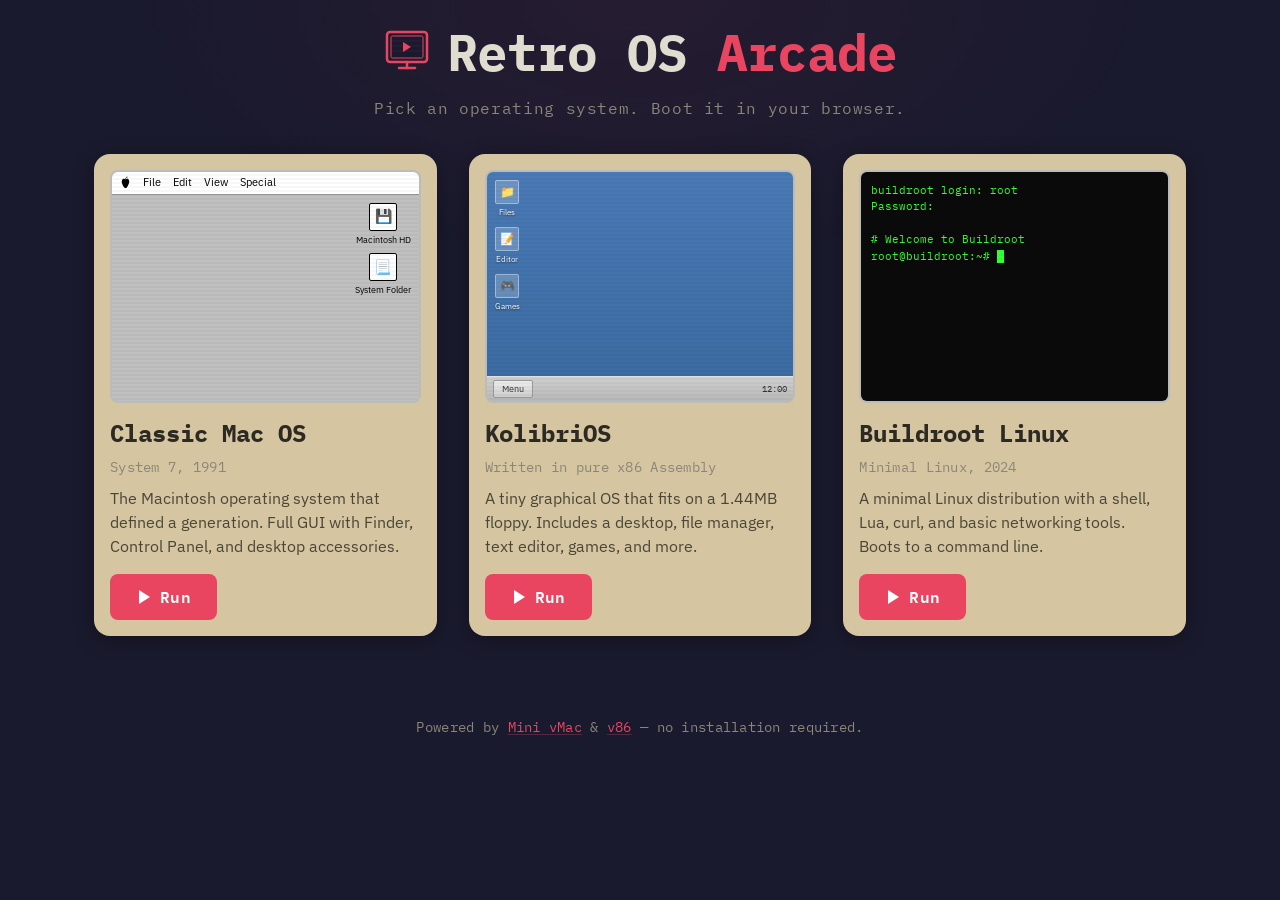
==== index.html @ f8dfaec0 "Build Retro OS Arcade launcher with 3 OS cards and emulator views" ====
<!DOCTYPE html>
<html lang="en">
<head>
  <meta charset="UTF-8">
  <meta name="viewport" content="width=device-width, initial-scale=1.0">
  <title>Retro OS Arcade</title>
  <meta name="description" content="Boot classic operating systems in your browser. Run Classic Mac OS, KolibriOS, and Buildroot Linux — no install needed.">

  <!-- Fonts -->
  <link rel="preconnect" href="https://fonts.googleapis.com">
  <link rel="preconnect" href="https://fonts.gstatic.com" crossorigin>
  <link href="https://fonts.googleapis.com/css2?family=IBM+Plex+Mono:wght@400;500;600;700&family=IBM+Plex+Sans:wght@400;500;600&display=swap" rel="stylesheet">

  <!-- Styles -->
  <link rel="stylesheet" href="style.css">

  <!-- Favicon -->
  <link rel="icon" href="data:image/svg+xml,<svg xmlns='http://www.w3.org/2000/svg' viewBox='0 0 32 32'><rect width='32' height='32' rx='6' fill='%231a1a2e'/><text x='16' y='22' text-anchor='middle' font-size='18' fill='%23e94560'>▶</text></svg>">
</head>
<body>

  <!-- ===== LAUNCHER VIEW ===== -->
  <div id="launcher">

    <!-- Header -->
    <header class="site-header">
      <div class="site-logo">
        <svg width="48" height="48" viewBox="0 0 48 48" fill="none" xmlns="http://www.w3.org/2000/svg" aria-label="Retro OS Arcade logo">
          <!-- Monitor body -->
          <rect x="4" y="4" width="40" height="30" rx="3" stroke="#e94560" stroke-width="2.5" fill="none"/>
          <!-- Screen inner -->
          <rect x="8" y="8" width="32" height="22" rx="1.5" fill="#1a1a2e" stroke="#e94560" stroke-width="1"/>
          <!-- Screen content: play triangle -->
          <polygon points="20,14 20,24 28,19" fill="#e94560"/>
          <!-- Monitor stand -->
          <line x1="24" y1="34" x2="24" y2="40" stroke="#e94560" stroke-width="2.5" stroke-linecap="round"/>
          <!-- Monitor base -->
          <line x1="16" y1="40" x2="32" y2="40" stroke="#e94560" stroke-width="2.5" stroke-linecap="round"/>
          <!-- Scanlines -->
          <line x1="8" y1="13" x2="40" y2="13" stroke="rgba(233,69,96,0.2)" stroke-width="0.5"/>
          <line x1="8" y1="18" x2="40" y2="18" stroke="rgba(233,69,96,0.2)" stroke-width="0.5"/>
          <line x1="8" y1="23" x2="40" y2="23" stroke="rgba(233,69,96,0.2)" stroke-width="0.5"/>
        </svg>
      </div>
      <h1 class="site-title">Retro OS <span class="accent">Arcade</span></h1>
    </header>

    <p class="site-subtitle">Pick an operating system. Boot it in your browser.</p>

    <!-- OS Cards Grid -->
    <main class="launcher">
      <div class="os-grid">

        <!-- Card 1: Classic Mac OS -->
        <article class="os-card">
          <div class="os-card__screen">
            <div class="screen-mac">
              <div class="screen-mac__menubar">
                <svg class="apple-logo" width="11" height="13" viewBox="0 0 11 13" fill="#000"><path d="M8.5 3.5C8.5 3.5 7.5 2 5.5 3.5C3.5 2 2.5 3.5 2.5 3.5C1 5 2 8 3.5 10.5C4 11.3 4.5 12 5.5 12C6.5 12 7 11.3 7.5 10.5C9 8 10 5 8.5 3.5Z"/><path d="M5.5 3.5C5.5 2 6.5 1 7.5 1" stroke="#000" stroke-width="0.8" fill="none"/></svg>
                <span>File</span>
                <span>Edit</span>
                <span>View</span>
                <span>Special</span>
              </div>
              <div class="screen-mac__desktop">
                <div class="screen-mac__icon">
                  <div class="screen-mac__icon-img">&#128190;</div>
                  <span class="screen-mac__icon-label">Macintosh HD</span>
                </div>
                <div class="screen-mac__icon">
                  <div class="screen-mac__icon-img">&#128195;</div>
                  <span class="screen-mac__icon-label">System Folder</span>
                </div>
              </div>
            </div>
          </div>
          <div class="os-card__body">
            <h2 class="os-card__title">Classic Mac OS</h2>
            <p class="os-card__subtitle">System 7, 1991</p>
            <p class="os-card__desc">The Macintosh operating system that defined a generation. Full GUI with Finder, Control Panel, and desktop accessories.</p>
            <div class="os-card__actions">
              <button class="btn-run" data-boot="macos" aria-label="Run Classic Mac OS">
                <svg viewBox="0 0 16 16"><polygon points="3,1 3,15 14,8"/></svg>
                Run
              </button>
            </div>
          </div>
        </article>

        <!-- Card 2: KolibriOS -->
        <article class="os-card">
          <div class="os-card__screen">
            <div class="screen-kolibri">
              <div class="screen-kolibri__desktop">
                <div class="screen-kolibri__icons">
                  <div class="screen-kolibri__icon">
                    <div class="screen-kolibri__icon-box">&#128193;</div>
                    <span class="screen-kolibri__icon-label">Files</span>
                  </div>
                  <div class="screen-kolibri__icon">
                    <div class="screen-kolibri__icon-box">&#128221;</div>
                    <span class="screen-kolibri__icon-label">Editor</span>
                  </div>
                  <div class="screen-kolibri__icon">
                    <div class="screen-kolibri__icon-box">&#127918;</div>
                    <span class="screen-kolibri__icon-label">Games</span>
                  </div>
                </div>
              </div>
              <div class="screen-kolibri__taskbar">
                <span class="screen-kolibri__start">Menu</span>
                <span class="screen-kolibri__clock">12:00</span>
              </div>
            </div>
          </div>
          <div class="os-card__body">
            <h2 class="os-card__title">KolibriOS</h2>
            <p class="os-card__subtitle">Written in pure x86 Assembly</p>
            <p class="os-card__desc">A tiny graphical OS that fits on a 1.44MB floppy. Includes a desktop, file manager, text editor, games, and more.</p>
            <div class="os-card__actions">
              <button class="btn-run" data-boot="kolibri" aria-label="Run KolibriOS">
                <svg viewBox="0 0 16 16"><polygon points="3,1 3,15 14,8"/></svg>
                Run
              </button>
            </div>
          </div>
        </article>

        <!-- Card 3: Buildroot Linux -->
        <article class="os-card">
          <div class="os-card__screen">
            <div class="screen-linux">
              <div class="screen-linux__line">buildroot login: root</div>
              <div class="screen-linux__line">Password:</div>
              <div class="screen-linux__line">&nbsp;</div>
              <div class="screen-linux__line"># Welcome to Buildroot</div>
              <div class="screen-linux__line">root@buildroot:~# <span class="screen-linux__cursor"></span></div>
            </div>
          </div>
          <div class="os-card__body">
            <h2 class="os-card__title">Buildroot Linux</h2>
            <p class="os-card__subtitle">Minimal Linux, 2024</p>
            <p class="os-card__desc">A minimal Linux distribution with a shell, Lua, curl, and basic networking tools. Boots to a command line.</p>
            <div class="os-card__actions">
              <button class="btn-run" data-boot="linux" aria-label="Run Buildroot Linux">
                <svg viewBox="0 0 16 16"><polygon points="3,1 3,15 14,8"/></svg>
                Run
              </button>
            </div>
          </div>
        </article>

      </div>
    </main>

    <footer class="site-footer">
      Powered by <a href="https://github.com/nickvdp/minivmac-web" target="_blank" rel="noopener">Mini vMac</a> &amp; <a href="https://copy.sh/v86/" target="_blank" rel="noopener">v86</a> &mdash; no installation required.
    </footer>
  </div>

  <!-- ===== EMULATOR VIEW ===== -->
  <div id="emulator-view" class="emulator-view">
    <div class="emulator-toolbar">
      <button id="btn-back" class="btn-back" aria-label="Back to launcher">
        <svg viewBox="0 0 16 16" fill="none" stroke="currentColor" stroke-width="2" stroke-linecap="round" stroke-linejoin="round">
          <line x1="12" y1="8" x2="4" y2="8"/>
          <polyline points="8,4 4,8 8,12"/>
        </svg>
        Back
      </button>
      <span id="emulator-title" class="emulator-title"></span>
    </div>
    <div id="emulator-container" class="emulator-container">
      <div id="loading-overlay" class="loading-overlay">
        <div class="loading-spinner"></div>
        <div id="loading-text" class="loading-text">Booting...</div>
      </div>
    </div>
  </div>

  <!-- App Script -->
  <script src="app.js"></script>
</body>
</html>
---- style.css ----
/* ========================================
   Retro OS Arcade — Style Sheet
   ======================================== */

/* --- Reset & Base --- */
*, *::before, *::after { box-sizing: border-box; margin: 0; padding: 0; }

html {
  -webkit-font-smoothing: antialiased;
  -moz-osx-font-smoothing: grayscale;
  text-rendering: optimizeLegibility;
  scroll-behavior: smooth;
}

:root {
  /* Type Scale */
  --text-xs:   clamp(0.75rem,  0.7rem  + 0.25vw, 0.875rem);
  --text-sm:   clamp(0.875rem, 0.8rem  + 0.35vw, 1rem);
  --text-base: clamp(1rem,     0.95rem + 0.25vw, 1.125rem);
  --text-lg:   clamp(1.125rem, 1rem    + 0.75vw, 1.5rem);
  --text-xl:   clamp(1.5rem,   1.2rem  + 1.25vw, 2.25rem);
  --text-2xl:  clamp(2rem,     1.2rem  + 2.5vw,  3.5rem);

  /* Spacing */
  --space-1:  0.25rem;
  --space-2:  0.5rem;
  --space-3:  0.75rem;
  --space-4:  1rem;
  --space-5:  1.25rem;
  --space-6:  1.5rem;
  --space-8:  2rem;
  --space-10: 2.5rem;
  --space-12: 3rem;
  --space-16: 4rem;
  --space-20: 5rem;
  --space-24: 6rem;

  /* Retro Palette */
  --color-bg:          #1a1a2e;
  --color-surface:     #16213e;
  --color-card-beige:  #d5c6a1;
  --color-card-border: #bfb08a;
  --color-screen-white: #ffffff;
  --color-text:        #e0dcd0;
  --color-text-muted:  #8a8678;
  --color-text-dark:   #2c2a22;
  --color-accent:      #e94560;
  --color-accent-hover:#ff6b81;
  --color-accent-active:#c73a52;
  --color-scanline:    rgba(0, 0, 0, 0.03);

  /* Radius */
  --radius-sm: 0.25rem;
  --radius-md: 0.5rem;
  --radius-lg: 0.75rem;
  --radius-xl: 1rem;

  /* Transitions */
  --transition-fast: 150ms cubic-bezier(0.16, 1, 0.3, 1);
  --transition-med:  250ms cubic-bezier(0.16, 1, 0.3, 1);

  /* Shadows */
  --shadow-card: 0 4px 20px rgba(0, 0, 0, 0.35);
  --shadow-card-hover: 0 8px 32px rgba(0, 0, 0, 0.5);

  /* Fonts */
  --font-mono: 'IBM Plex Mono', 'Courier New', monospace;
  --font-body: 'IBM Plex Sans', 'Helvetica Neue', Arial, sans-serif;
}

body {
  min-height: 100dvh;
  font-family: var(--font-body);
  font-size: var(--text-base);
  color: var(--color-text);
  background-color: var(--color-bg);
  line-height: 1.6;
}

img, picture, video, canvas, svg { display: block; max-width: 100%; height: auto; }
button { cursor: pointer; background: none; border: none; font: inherit; color: inherit; }
a { color: inherit; text-decoration: none; }

a, button, [role="button"] {
  transition: color var(--transition-fast),
              background var(--transition-fast),
              border-color var(--transition-fast),
              box-shadow var(--transition-fast),
              transform var(--transition-fast);
}

:focus-visible {
  outline: 2px solid var(--color-accent);
  outline-offset: 3px;
  border-radius: var(--radius-sm);
}

::selection {
  background: rgba(233, 69, 96, 0.3);
  color: var(--color-text);
}

@media (prefers-reduced-motion: reduce) {
  *, *::before, *::after {
    animation-duration: 0.01ms !important;
    animation-iteration-count: 1 !important;
    transition-duration: 0.01ms !important;
    scroll-behavior: auto !important;
  }
}

/* --- Header --- */
.site-header {
  display: flex;
  align-items: center;
  justify-content: center;
  gap: var(--space-4);
  padding: var(--space-6) var(--space-6) var(--space-2);
}

.site-logo {
  flex-shrink: 0;
}

.site-title {
  font-family: var(--font-mono);
  font-size: var(--text-2xl);
  font-weight: 700;
  letter-spacing: -0.02em;
  color: var(--color-text);
  line-height: 1.1;
}

.site-title .accent {
  color: var(--color-accent);
}

/* --- Subtitle --- */
.site-subtitle {
  text-align: center;
  font-family: var(--font-mono);
  font-size: var(--text-sm);
  color: var(--color-text-muted);
  padding: var(--space-2) var(--space-6) var(--space-8);
  letter-spacing: 0.04em;
}

/* --- Launcher Grid --- */
.launcher {
  max-width: 1140px;
  margin: 0 auto;
  padding: 0 var(--space-6) var(--space-16);
}

.os-grid {
  display: grid;
  grid-template-columns: repeat(3, 1fr);
  gap: var(--space-8);
}

@media (max-width: 960px) {
  .os-grid {
    grid-template-columns: repeat(2, 1fr);
  }
}

@media (max-width: 640px) {
  .os-grid {
    grid-template-columns: 1fr;
    gap: var(--space-6);
  }
  .site-header {
    padding: var(--space-4) var(--space-4) var(--space-1);
  }
  .site-subtitle {
    padding: var(--space-2) var(--space-4) var(--space-6);
  }
  .launcher {
    padding: 0 var(--space-4) var(--space-12);
  }
}

/* --- OS Card --- */
.os-card {
  background: var(--color-card-beige);
  border-radius: var(--radius-xl);
  overflow: hidden;
  box-shadow: var(--shadow-card);
  transition: transform var(--transition-med), box-shadow var(--transition-med);
  display: flex;
  flex-direction: column;
}

.os-card:hover {
  transform: translateY(-4px);
  box-shadow: var(--shadow-card-hover);
}

/* Screen area inside card */
.os-card__screen {
  margin: var(--space-4) var(--space-4) 0;
  border-radius: var(--radius-md);
  overflow: hidden;
  aspect-ratio: 4 / 3;
  position: relative;
  border: 2px solid #bbb;
  box-shadow: inset 0 2px 8px rgba(0, 0, 0, 0.15);
}

/* Scanline overlay */
.os-card__screen::after {
  content: '';
  position: absolute;
  inset: 0;
  pointer-events: none;
  background: repeating-linear-gradient(
    to bottom,
    transparent,
    transparent 2px,
    var(--color-scanline) 2px,
    var(--color-scanline) 4px
  );
}

/* --- Mac OS Screen Mock --- */
.screen-mac {
  background: #c0c0c0;
  display: flex;
  flex-direction: column;
  height: 100%;
}

.screen-mac__menubar {
  background: #ffffff;
  border-bottom: 1px solid #999;
  padding: 2px 8px;
  display: flex;
  align-items: center;
  gap: 12px;
  font-family: 'Chicago', 'Geneva', var(--font-body);
  font-size: 11px;
  color: #000;
  flex-shrink: 0;
}

.screen-mac__menubar .apple-logo {
  display: inline-block;
  vertical-align: middle;
  flex-shrink: 0;
}

.screen-mac__desktop {
  flex: 1;
  position: relative;
  display: flex;
  flex-direction: column;
  align-items: flex-end;
  padding: 8px;
  gap: 6px;
}

.screen-mac__icon {
  display: flex;
  flex-direction: column;
  align-items: center;
  gap: 2px;
}

.screen-mac__icon-img {
  width: 28px;
  height: 28px;
  background: #fff;
  border: 1px solid #000;
  border-radius: 2px;
  display: flex;
  align-items: center;
  justify-content: center;
  font-size: 14px;
}

.screen-mac__icon-label {
  font-family: 'Geneva', var(--font-body);
  font-size: 9px;
  color: #000;
  text-align: center;
}

/* --- KolibriOS Screen Mock --- */
.screen-kolibri {
  background: linear-gradient(180deg, #4a7ab5 0%, #3a6aa0 100%);
  display: flex;
  flex-direction: column;
  height: 100%;
}

.screen-kolibri__desktop {
  flex: 1;
  display: flex;
  align-items: center;
  justify-content: center;
  position: relative;
}

.screen-kolibri__icons {
  position: absolute;
  top: 8px;
  left: 8px;
  display: flex;
  flex-direction: column;
  gap: 8px;
}

.screen-kolibri__icon {
  display: flex;
  flex-direction: column;
  align-items: center;
  gap: 2px;
}

.screen-kolibri__icon-box {
  width: 24px;
  height: 24px;
  background: rgba(255, 255, 255, 0.2);
  border: 1px solid rgba(255, 255, 255, 0.4);
  border-radius: 2px;
  display: flex;
  align-items: center;
  justify-content: center;
  font-size: 12px;
}

.screen-kolibri__icon-label {
  font-size: 8px;
  color: #fff;
  text-shadow: 0 1px 2px rgba(0,0,0,0.5);
  font-family: var(--font-body);
}

.screen-kolibri__taskbar {
  background: linear-gradient(180deg, #d0d0d0, #b8b8b8);
  border-top: 1px solid #e0e0e0;
  padding: 3px 6px;
  display: flex;
  align-items: center;
  gap: 6px;
  flex-shrink: 0;
}

.screen-kolibri__start {
  background: linear-gradient(180deg, #eee, #ccc);
  border: 1px solid #999;
  border-radius: 2px;
  padding: 1px 8px;
  font-size: 9px;
  color: #333;
  font-family: var(--font-body);
}

.screen-kolibri__clock {
  margin-left: auto;
  font-size: 9px;
  color: #333;
  font-family: var(--font-mono);
}

/* --- Linux Terminal Screen Mock --- */
.screen-linux {
  background: #0a0a0a;
  display: flex;
  flex-direction: column;
  height: 100%;
  padding: 10px;
  font-family: var(--font-mono);
  font-size: 11px;
  line-height: 1.5;
  color: #33ff33;
}

.screen-linux__line {
  white-space: nowrap;
  overflow: hidden;
}

.screen-linux__cursor {
  display: inline-block;
  width: 7px;
  height: 13px;
  background: #33ff33;
  vertical-align: text-bottom;
  animation: blink 1s step-end infinite;
}

@keyframes blink {
  0%, 100% { opacity: 1; }
  50% { opacity: 0; }
}

/* --- Card Content --- */
.os-card__body {
  padding: var(--space-4);
  display: flex;
  flex-direction: column;
  gap: var(--space-2);
  flex: 1;
}

.os-card__title {
  font-family: var(--font-mono);
  font-size: var(--text-lg);
  font-weight: 700;
  color: var(--color-text-dark);
  line-height: 1.2;
}

.os-card__subtitle {
  font-family: var(--font-mono);
  font-size: var(--text-xs);
  color: var(--color-text-muted);
  letter-spacing: 0.02em;
}

.os-card__desc {
  font-size: var(--text-sm);
  color: #4a4638;
  line-height: 1.5;
  flex: 1;
}

.os-card__actions {
  display: flex;
  gap: var(--space-3);
  padding-top: var(--space-2);
}

/* Run button */
.btn-run {
  display: inline-flex;
  align-items: center;
  gap: var(--space-2);
  background: var(--color-accent);
  color: #fff;
  font-family: var(--font-mono);
  font-size: var(--text-sm);
  font-weight: 600;
  padding: var(--space-2) var(--space-6);
  border-radius: var(--radius-md);
  letter-spacing: 0.02em;
  border: 2px solid transparent;
}

.btn-run:hover {
  background: var(--color-accent-hover);
  transform: translateY(-1px);
}

.btn-run:active {
  background: var(--color-accent-active);
  transform: translateY(0);
}

.btn-run svg {
  width: 16px;
  height: 16px;
  fill: currentColor;
}

/* --- Emulator View --- */
.emulator-view {
  display: none;
  position: fixed;
  inset: 0;
  z-index: 1000;
  background: #000;
  flex-direction: column;
}

.emulator-view.active {
  display: flex;
}

.emulator-toolbar {
  display: flex;
  align-items: center;
  gap: var(--space-4);
  padding: var(--space-2) var(--space-4);
  background: #111119;
  border-bottom: 1px solid #2a2a3e;
  flex-shrink: 0;
  z-index: 10;
}

.btn-back {
  display: inline-flex;
  align-items: center;
  gap: var(--space-2);
  background: rgba(255, 255, 255, 0.08);
  color: var(--color-text);
  font-family: var(--font-mono);
  font-size: var(--text-sm);
  padding: var(--space-1) var(--space-4);
  border-radius: var(--radius-md);
  border: 1px solid rgba(255, 255, 255, 0.12);
}

.btn-back:hover {
  background: rgba(255, 255, 255, 0.14);
}

.btn-back svg {
  width: 16px;
  height: 16px;
}

.emulator-title {
  font-family: var(--font-mono);
  font-size: var(--text-sm);
  color: var(--color-text-muted);
}

.emulator-container {
  flex: 1;
  display: flex;
  align-items: center;
  justify-content: center;
  overflow: hidden;
  position: relative;
}

/* Mac iframe */
.emulator-container iframe {
  width: 100%;
  height: 100%;
  border: none;
}

/* v86 screen container */
#screen_container {
  width: 100%;
  height: 100%;
  display: flex;
  align-items: center;
  justify-content: center;
  overflow: hidden;
}

#screen_container > div {
  white-space: pre;
  font: 14px monospace;
  line-height: 14px;
  color: #fff;
}

#screen_container canvas {
  max-width: 100%;
  max-height: 100%;
  image-rendering: pixelated;
}

/* --- Loading Overlay --- */
.loading-overlay {
  position: absolute;
  inset: 0;
  display: flex;
  flex-direction: column;
  align-items: center;
  justify-content: center;
  gap: var(--space-4);
  background: #000;
  z-index: 5;
  transition: opacity 0.4s ease;
}

.loading-overlay.hidden {
  opacity: 0;
  pointer-events: none;
}

.loading-spinner {
  width: 40px;
  height: 40px;
  border: 3px solid rgba(255, 255, 255, 0.15);
  border-top-color: var(--color-accent);
  border-radius: 50%;
  animation: spin 0.8s linear infinite;
}

@keyframes spin {
  to { transform: rotate(360deg); }
}

.loading-text {
  font-family: var(--font-mono);
  font-size: var(--text-sm);
  color: var(--color-text-muted);
  letter-spacing: 0.04em;
}

/* --- Footer --- */
.site-footer {
  text-align: center;
  padding: var(--space-4) var(--space-6);
  font-family: var(--font-mono);
  font-size: var(--text-xs);
  color: var(--color-text-muted);
  letter-spacing: 0.02em;
}

.site-footer a {
  color: var(--color-accent);
  text-decoration: underline;
  text-decoration-color: rgba(233, 69, 96, 0.3);
  text-underline-offset: 2px;
}

.site-footer a:hover {
  text-decoration-color: var(--color-accent);
}

/* --- Background ambient glow --- */
body::before {
  content: '';
  position: fixed;
  top: -30%;
  left: 50%;
  transform: translateX(-50%);
  width: 80vw;
  height: 60vh;
  background: radial-gradient(ellipse, rgba(233, 69, 96, 0.06) 0%, transparent 70%);
  pointer-events: none;
  z-index: 0;
}

.site-header,
.site-subtitle,
.launcher,
.site-footer {
  position: relative;
  z-index: 1;
}
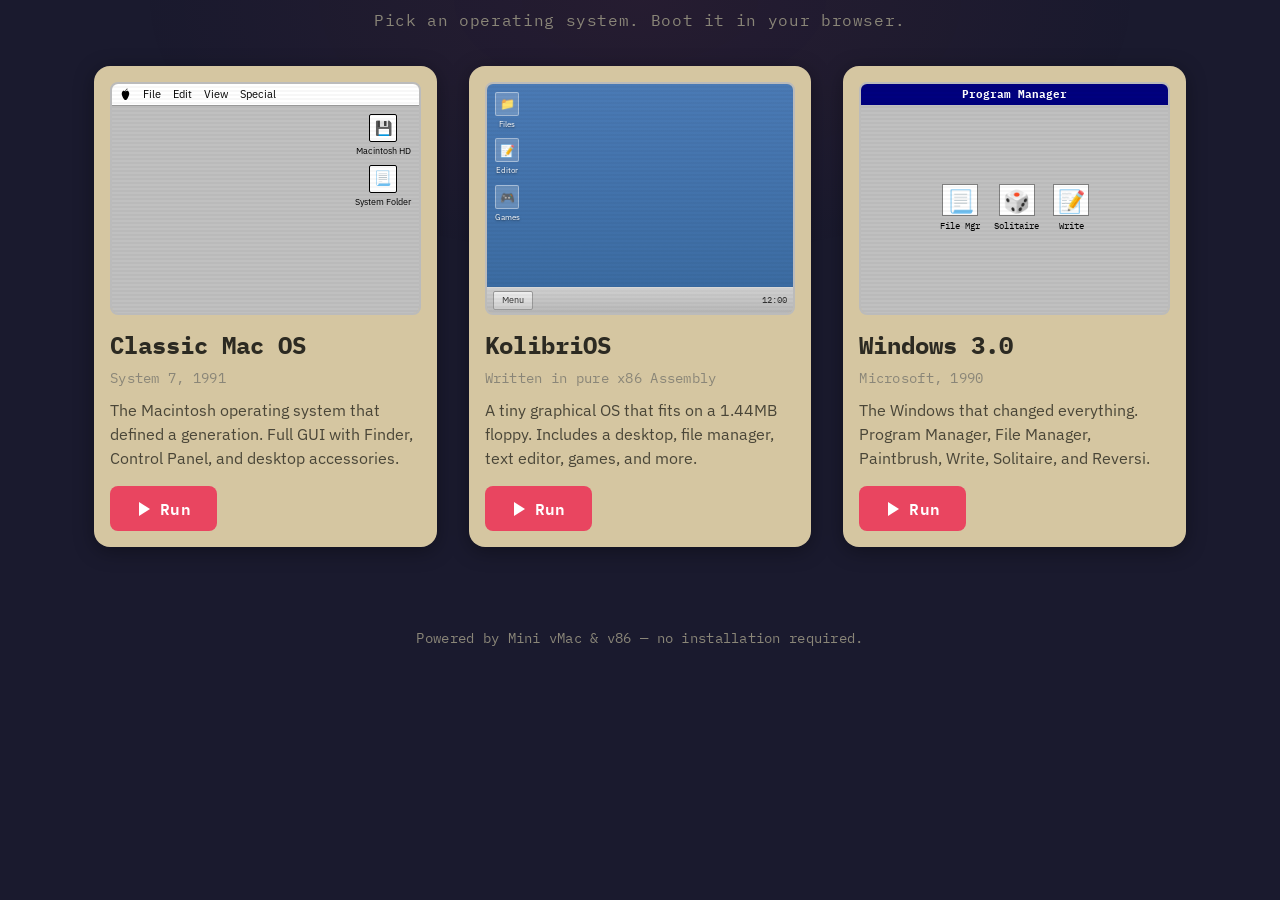
==== commit 5b9313d9: "Final launcher: no-iframe MinivMac, Windows 3.0, hidden cursor, no header, clean footer" ====
--- a/index.html
+++ b/index.html
@@ -21,29 +21,6 @@
 
   <!-- ===== LAUNCHER VIEW ===== -->
   <div id="launcher">
-
-    <!-- Header -->
-    <header class="site-header">
-      <div class="site-logo">
-        <svg width="48" height="48" viewBox="0 0 48 48" fill="none" xmlns="http://www.w3.org/2000/svg" aria-label="Retro OS Arcade logo">
-          <!-- Monitor body -->
-          <rect x="4" y="4" width="40" height="30" rx="3" stroke="#e94560" stroke-width="2.5" fill="none"/>
-          <!-- Screen inner -->
-          <rect x="8" y="8" width="32" height="22" rx="1.5" fill="#1a1a2e" stroke="#e94560" stroke-width="1"/>
-          <!-- Screen content: play triangle -->
-          <polygon points="20,14 20,24 28,19" fill="#e94560"/>
-          <!-- Monitor stand -->
-          <line x1="24" y1="34" x2="24" y2="40" stroke="#e94560" stroke-width="2.5" stroke-linecap="round"/>
-          <!-- Monitor base -->
-          <line x1="16" y1="40" x2="32" y2="40" stroke="#e94560" stroke-width="2.5" stroke-linecap="round"/>
-          <!-- Scanlines -->
-          <line x1="8" y1="13" x2="40" y2="13" stroke="rgba(233,69,96,0.2)" stroke-width="0.5"/>
-          <line x1="8" y1="18" x2="40" y2="18" stroke="rgba(233,69,96,0.2)" stroke-width="0.5"/>
-          <line x1="8" y1="23" x2="40" y2="23" stroke="rgba(233,69,96,0.2)" stroke-width="0.5"/>
-        </svg>
-      </div>
-      <h1 class="site-title">Retro OS <span class="accent">Arcade</span></h1>
-    </header>
 
     <p class="site-subtitle">Pick an operating system. Boot it in your browser.</p>
 
@@ -126,23 +103,37 @@
           </div>
         </article>
 
-        <!-- Card 3: Buildroot Linux -->
+        <!-- Card 3: Windows 3.0 -->
         <article class="os-card">
           <div class="os-card__screen">
-            <div class="screen-linux">
-              <div class="screen-linux__line">buildroot login: root</div>
-              <div class="screen-linux__line">Password:</div>
-              <div class="screen-linux__line">&nbsp;</div>
-              <div class="screen-linux__line"># Welcome to Buildroot</div>
-              <div class="screen-linux__line">root@buildroot:~# <span class="screen-linux__cursor"></span></div>
+            <div class="screen-win30">
+              <div class="screen-win30__titlebar">
+                <span class="screen-win30__title">Program Manager</span>
+              </div>
+              <div class="screen-win30__desktop">
+                <div class="screen-win30__icons">
+                  <div class="screen-win30__icon">
+                    <div class="screen-win30__icon-box">&#128195;</div>
+                    <span class="screen-win30__icon-label">File Mgr</span>
+                  </div>
+                  <div class="screen-win30__icon">
+                    <div class="screen-win30__icon-box">&#127922;</div>
+                    <span class="screen-win30__icon-label">Solitaire</span>
+                  </div>
+                  <div class="screen-win30__icon">
+                    <div class="screen-win30__icon-box">&#128221;</div>
+                    <span class="screen-win30__icon-label">Write</span>
+                  </div>
+                </div>
+              </div>
             </div>
           </div>
           <div class="os-card__body">
-            <h2 class="os-card__title">Buildroot Linux</h2>
-            <p class="os-card__subtitle">Minimal Linux, 2024</p>
-            <p class="os-card__desc">A minimal Linux distribution with a shell, Lua, curl, and basic networking tools. Boots to a command line.</p>
+            <h2 class="os-card__title">Windows 3.0</h2>
+            <p class="os-card__subtitle">Microsoft, 1990</p>
+            <p class="os-card__desc">The Windows that changed everything. Program Manager, File Manager, Paintbrush, Write, Solitaire, and Reversi.</p>
             <div class="os-card__actions">
-              <button class="btn-run" data-boot="linux" aria-label="Run Buildroot Linux">
+              <button class="btn-run" data-boot="windows30" aria-label="Run Windows 3.0">
                 <svg viewBox="0 0 16 16"><polygon points="3,1 3,15 14,8"/></svg>
                 Run
               </button>
@@ -154,7 +145,7 @@
     </main>
 
     <footer class="site-footer">
-      Powered by <a href="https://github.com/nickvdp/minivmac-web" target="_blank" rel="noopener">Mini vMac</a> &amp; <a href="https://copy.sh/v86/" target="_blank" rel="noopener">v86</a> &mdash; no installation required.
+      Powered by Mini vMac &amp; v86 &mdash; no installation required.
     </footer>
   </div>
 
--- a/style.css
+++ b/style.css
@@ -364,35 +364,62 @@
 }
 
 /* --- Linux Terminal Screen Mock --- */
-.screen-linux {
-  background: #0a0a0a;
+/* --- Windows 3.0 Card Preview --- */
+.screen-win30 {
+  background: #c0c0c0;
   display: flex;
   flex-direction: column;
   height: 100%;
+  font-family: var(--font-mono);
+  font-size: 10px;
+}
+
+.screen-win30__titlebar {
+  background: #00007f;
+  color: #fff;
+  padding: 2px 6px;
+  font-size: 11px;
+  font-weight: 700;
+  text-align: center;
+}
+
+.screen-win30__desktop {
+  flex: 1;
+  display: flex;
+  align-items: center;
+  justify-content: center;
   padding: 10px;
-  font-family: var(--font-mono);
-  font-size: 11px;
-  line-height: 1.5;
-  color: #33ff33;
-}
-
-.screen-linux__line {
-  white-space: nowrap;
-  overflow: hidden;
-}
-
-.screen-linux__cursor {
-  display: inline-block;
-  width: 7px;
-  height: 13px;
-  background: #33ff33;
-  vertical-align: text-bottom;
-  animation: blink 1s step-end infinite;
-}
-
-@keyframes blink {
-  0%, 100% { opacity: 1; }
-  50% { opacity: 0; }
+  background: #c0c0c0;
+}
+
+.screen-win30__icons {
+  display: flex;
+  gap: 14px;
+}
+
+.screen-win30__icon {
+  display: flex;
+  flex-direction: column;
+  align-items: center;
+  gap: 3px;
+}
+
+.screen-win30__icon-box {
+  font-size: 22px;
+  width: 36px;
+  height: 32px;
+  display: flex;
+  align-items: center;
+  justify-content: center;
+  background: #fff;
+  border: 1px solid #808080;
+}
+
+.screen-win30__icon-label {
+  font-size: 9px;
+  color: #000;
+  text-align: center;
+  font-family: var(--font-mono);
 }
 
 /* --- Card Content --- */
@@ -524,6 +551,7 @@
   justify-content: center;
   overflow: hidden;
   position: relative;
+  background: #000;
 }
 
 /* Mac iframe */
@@ -541,19 +569,39 @@
   align-items: center;
   justify-content: center;
   overflow: hidden;
-}
-
+  position: relative;
+  background: #000;
+}
+
+/* Serial terminal output (Buildroot Linux) */
 #screen_container > div {
   white-space: pre;
-  font: 14px monospace;
-  line-height: 14px;
-  color: #fff;
+  font: 16px / 1.4 monospace;
+  color: #0f0;
+  width: 100%;
+  padding: 8px 12px;
+  min-height: 100%;
 }
 
 #screen_container canvas {
   max-width: 100%;
   max-height: 100%;
+  width: 100%;
+  height: 100%;
+  object-fit: contain;
   image-rendering: pixelated;
+  cursor: none;
+}
+
+/* MinivMac canvas */
+#containerminivmac {
+  max-width: 100% !important;
+  max-height: 100% !important;
+  width: 100% !important;
+  height: 100% !important;
+  object-fit: contain;
+  image-rendering: pixelated;
+  cursor: none;
 }
 
 /* --- Loading Overlay --- */
